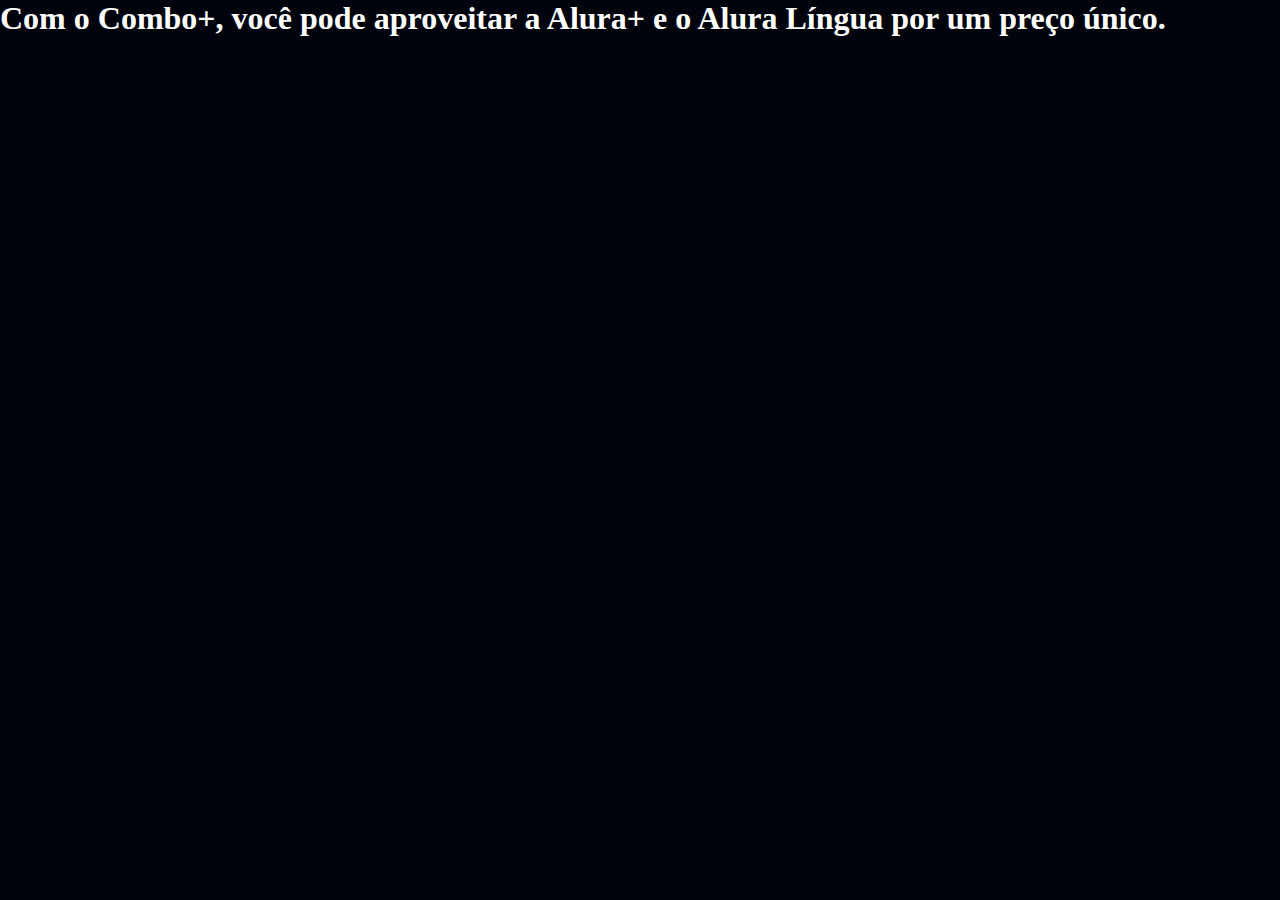
==== Alura - HTML e CSS/alura-plus/index.html @ bc2a5740 "Iniciando o projeto, criando os arquivos html e css." ====
<!DOCTYPE html>
<html lang="pt-br">
<head>
    <meta charset="UTF-8">
    <meta name="viewport" content="width=device-width, initial-scale=1.0">
    <title>Alura Plus</title>
    <link rel="stylesheet" href="style.css">
</head>
<body>
    <h1>Com o Combo+, você pode aproveitar a Alura+ e o Alura Língua por um preço único.</h1>
</body>
</html>
---- Alura - HTML e CSS/alura-plus/style.css ----
:root {
    --cor-principal: #FFFFFF;
    --cor-secundaria: #C0C0C0;
    --cor-destaque: #167FB7;
    --cor-fundo: #00030C;
}

* {
    margin: 0;
    padding: 0;
}

body {
    background-color: var(--cor-fundo);
    color: var(--cor-principal);
}
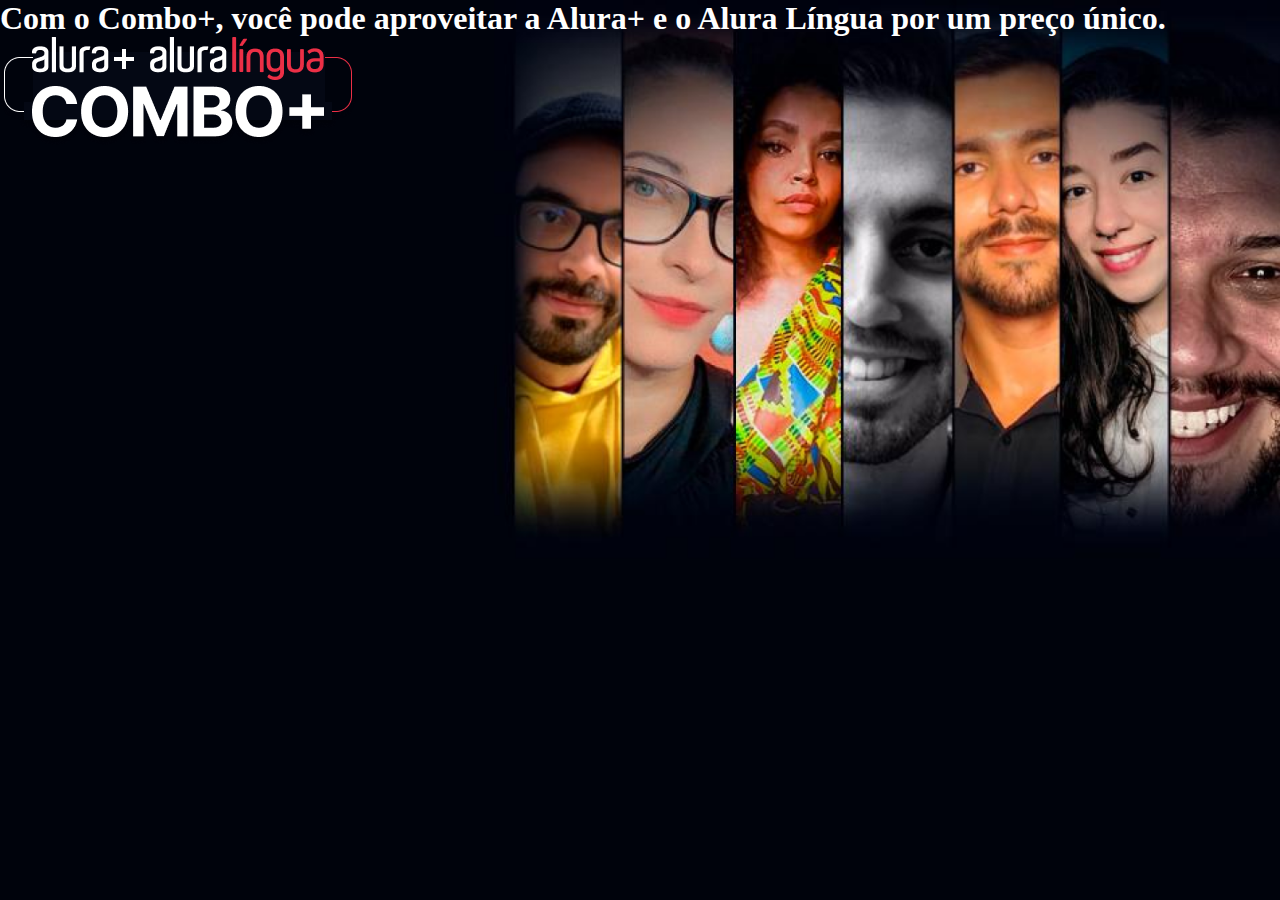
==== commit 9cce88b2: "Inserindo as imagens." ====
--- a/Alura - HTML e CSS/alura-plus/index.html
+++ b/Alura - HTML e CSS/alura-plus/index.html
@@ -7,6 +7,13 @@
     <link rel="stylesheet" href="style.css">
 </head>
 <body>
-    <h1>Com o Combo+, você pode aproveitar a Alura+ e o Alura Língua por um preço único.</h1>
+    <section class="container principal">
+        <h1>Com o Combo+, você pode aproveitar a Alura+ e o Alura Língua por um preço único.</h1>
+        <img src="/Alura - HTML e CSS/alura-plus/assets/Combo.png" alt="O Combo+ é a junção do Alura+ e o Alura Língua.">
+    </section>
+
+
+    
+
 </body>
 </html>--- a/Alura - HTML e CSS/alura-plus/style.css
+++ b/Alura - HTML e CSS/alura-plus/style.css
@@ -13,4 +13,14 @@
 body {
     background-color: var(--cor-fundo);
     color: var(--cor-principal);
-}+}
+
+.container {
+    height: 100vh;
+}
+
+.principal {
+    background-image: url(assets/Background.png);
+    background-repeat: no-repeat;
+    background-size: contain;
+} 
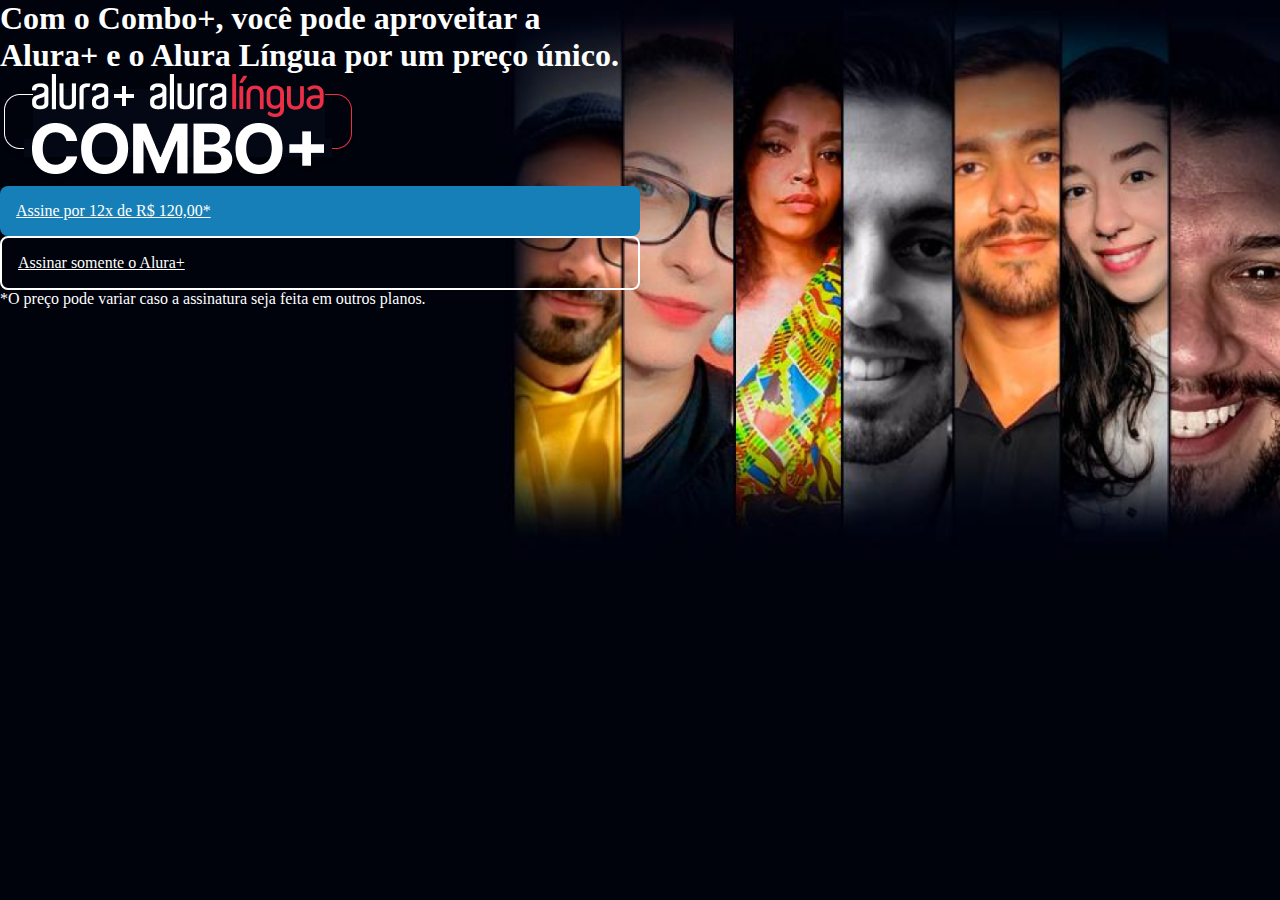
==== commit 921fc7a4: "Criando os botões." ====
--- a/Alura - HTML e CSS/alura-plus/index.html
+++ b/Alura - HTML e CSS/alura-plus/index.html
@@ -8,8 +8,14 @@
 </head>
 <body>
     <section class="container principal">
-        <h1>Com o Combo+, você pode aproveitar a Alura+ e o Alura Língua por um preço único.</h1>
-        <img src="/Alura - HTML e CSS/alura-plus/assets/Combo.png" alt="O Combo+ é a junção do Alura+ e o Alura Língua.">
+        <div class="">
+            <h1>Com o Combo+, você pode aproveitar a Alura+ e o Alura Língua por um preço único.</h1>
+            <img src="/Alura - HTML e CSS/alura-plus/assets/Combo.png" alt="O Combo+ é a junção do Alura+ e o Alura Língua.">
+            <a class="container__botao" href="www.alura.com.br">Assine por 12x de R$ 120,00*</a>
+            <a class="container__botao botao_secundario" href="www.alura.com.br">Assinar somente o Alura+</a>
+            <p class="container__aviso">*O preço pode variar caso a assinatura seja feita em outros planos.</p>
+        </div>
+        
     </section>
 
 
--- a/Alura - HTML e CSS/alura-plus/style.css
+++ b/Alura - HTML e CSS/alura-plus/style.css
@@ -17,6 +17,22 @@
 
 .container {
     height: 100vh;
+    display: grid;
+    grid-template-columns: 50% 50%;
+}
+
+.container__botao {
+    background-color: var(--cor-destaque);
+    border-radius: 8px;
+    padding: 1rem;
+    color: var(--cor-principal);
+    display: block;
+}
+
+.botao_secundario {
+    background-color: transparent;
+    border: 2px solid var(--cor-principal);
+
 }
 
 .principal {
@@ -24,3 +40,4 @@
     background-repeat: no-repeat;
     background-size: contain;
 } 
+
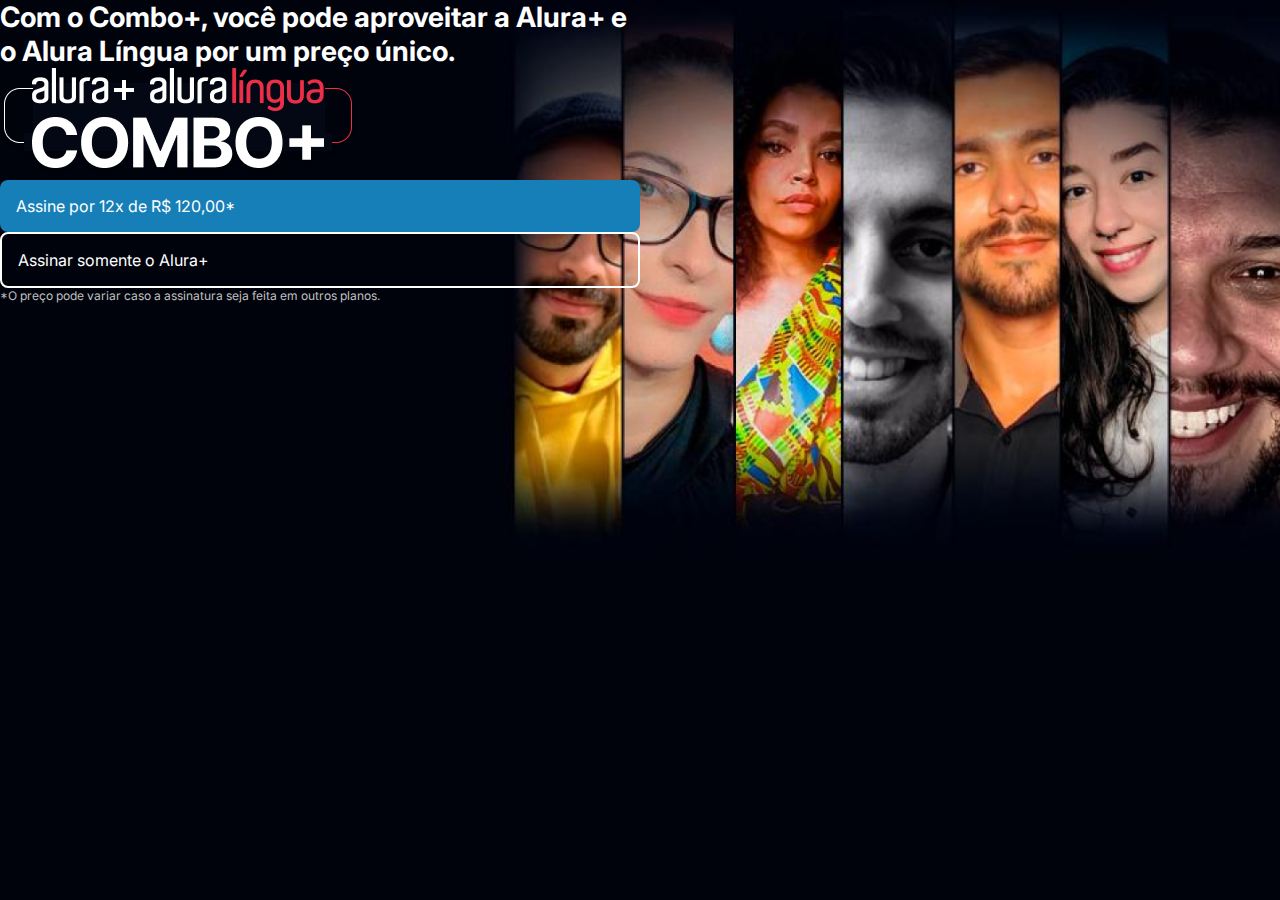
==== commit 1e2debb3: "Estilizando as fontes." ====
--- a/Alura - HTML e CSS/alura-plus/index.html
+++ b/Alura - HTML e CSS/alura-plus/index.html
@@ -9,7 +9,7 @@
 <body>
     <section class="container principal">
         <div class="">
-            <h1>Com o Combo+, você pode aproveitar a Alura+ e o Alura Língua por um preço único.</h1>
+            <h1 class="container__titulo">Com o Combo+, você pode aproveitar a Alura+ e o Alura Língua por um preço único.</h1>
             <img src="/Alura - HTML e CSS/alura-plus/assets/Combo.png" alt="O Combo+ é a junção do Alura+ e o Alura Língua.">
             <a class="container__botao" href="www.alura.com.br">Assine por 12x de R$ 120,00*</a>
             <a class="container__botao botao_secundario" href="www.alura.com.br">Assinar somente o Alura+</a>
--- a/Alura - HTML e CSS/alura-plus/style.css
+++ b/Alura - HTML e CSS/alura-plus/style.css
@@ -1,8 +1,11 @@
+@import url('https://fonts.googleapis.com/css2?family=Inter:wght@400;700&display=swap');
+
 :root {
     --cor-principal: #FFFFFF;
     --cor-secundaria: #C0C0C0;
     --cor-destaque: #167FB7;
     --cor-fundo: #00030C;
+    --fonte-principal: 'Inter', sans-serif;
 }
 
 * {
@@ -13,6 +16,9 @@
 body {
     background-color: var(--cor-fundo);
     color: var(--cor-principal);
+    font-family: var(--fonte-principal);
+    font-size: 1rem;
+    font-weight: 400;
 }
 
 .container {
@@ -21,12 +27,18 @@
     grid-template-columns: 50% 50%;
 }
 
+.container__titulo {
+    font-size: 1.75rem;
+    font-weight: 700;
+}
+
 .container__botao {
     background-color: var(--cor-destaque);
-    border-radius: 8px;
+    border-radius: 0.5rem;
     padding: 1rem;
     color: var(--cor-principal);
     display: block;
+    text-decoration: none;
 }
 
 .botao_secundario {
@@ -35,6 +47,11 @@
 
 }
 
+.container__aviso {
+    font-size: 0.75rem;
+    color: var(--cor-secundaria);
+}
+
 .principal {
     background-image: url(assets/Background.png);
     background-repeat: no-repeat;
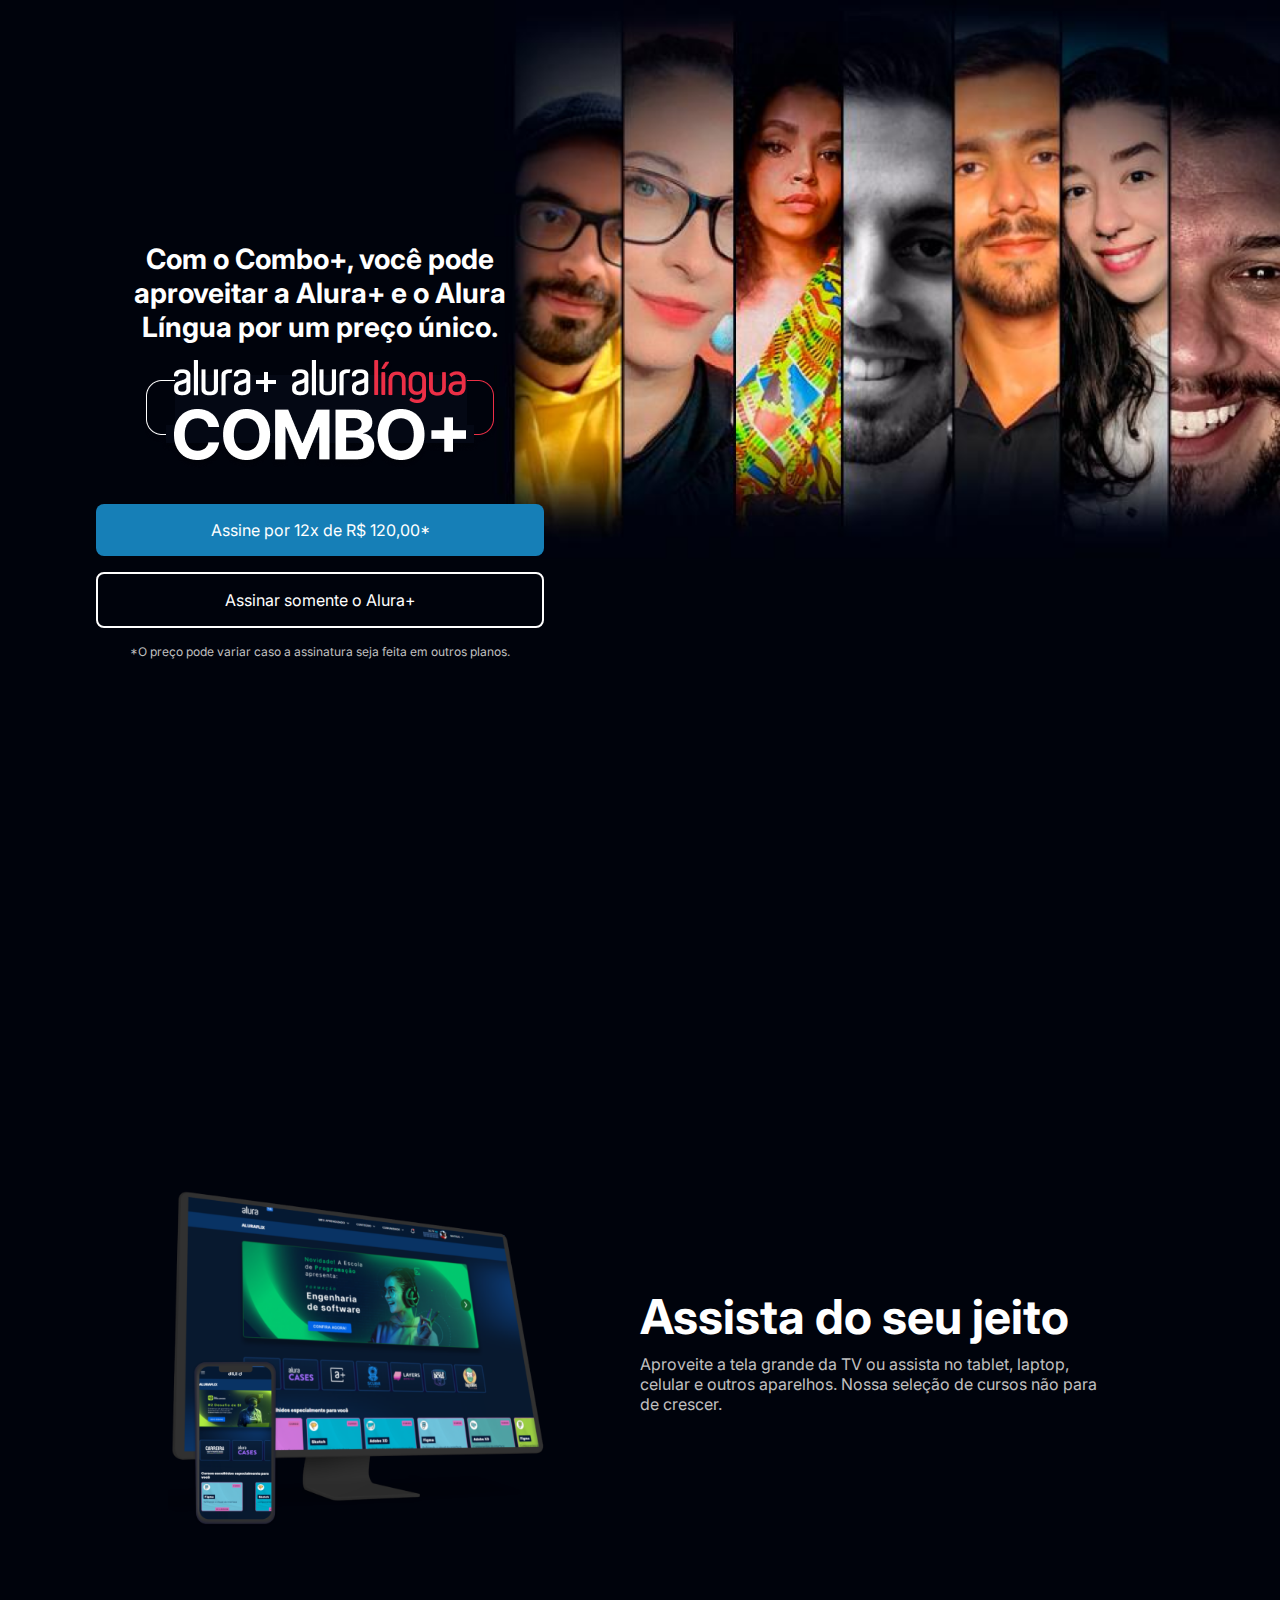
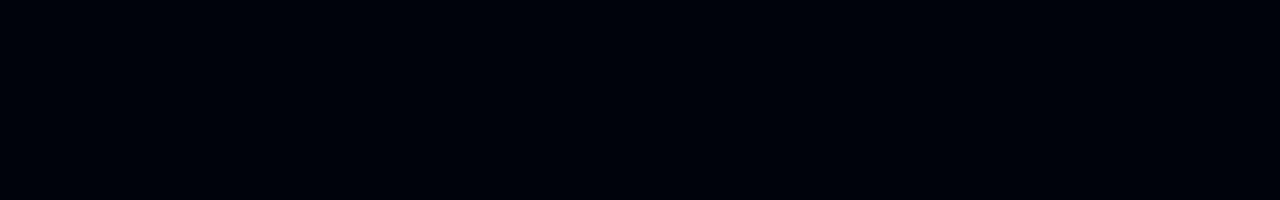
==== commit b73dd454: "Adicionando e estilizando a segunda section." ====
--- a/Alura - HTML e CSS/alura-plus/index.html
+++ b/Alura - HTML e CSS/alura-plus/index.html
@@ -8,9 +8,9 @@
 </head>
 <body>
     <section class="container principal">
-        <div class="">
+        <div class="container__caixa">
             <h1 class="container__titulo">Com o Combo+, você pode aproveitar a Alura+ e o Alura Língua por um preço único.</h1>
-            <img src="/Alura - HTML e CSS/alura-plus/assets/Combo.png" alt="O Combo+ é a junção do Alura+ e o Alura Língua.">
+            <img class="container__imagem" src="./assets/Combo.png" alt="O Combo+ é a junção do Alura+ e o Alura Língua.">
             <a class="container__botao" href="www.alura.com.br">Assine por 12x de R$ 120,00*</a>
             <a class="container__botao botao_secundario" href="www.alura.com.br">Assinar somente o Alura+</a>
             <p class="container__aviso">*O preço pode variar caso a assinatura seja feita em outros planos.</p>
@@ -18,6 +18,14 @@
         
     </section>
 
+    <section class="container secundario">
+        <img class="secundario__imagem" src="./assets/Plataformas.png" alt="Um monitor e um  celular com o site da Alura+ aberto.">
+        <div class="container__descricao">
+            <h2 class="descricao__titulo">Assista do seu jeito</h2>
+            <p class="descricao__texto">Aproveite a tela grande da TV ou assista no tablet, laptop, celular e outros aparelhos. Nossa seleção de cursos não para de crescer.</p>
+        </div>
+
+    </section>
 
     
 
--- a/Alura - HTML e CSS/alura-plus/style.css
+++ b/Alura - HTML e CSS/alura-plus/style.css
@@ -27,9 +27,17 @@
     grid-template-columns: 50% 50%;
 }
 
+.container__caixa {
+    margin: 0 6rem;
+}
+
 .container__titulo {
     font-size: 1.75rem;
     font-weight: 700;
+}
+
+.container__imagem {
+    margin: 1rem 0 2rem 0;
 }
 
 .container__botao {
@@ -39,6 +47,7 @@
     color: var(--cor-principal);
     display: block;
     text-decoration: none;
+    margin-bottom: 1rem;
 }
 
 .botao_secundario {
@@ -56,5 +65,26 @@
     background-image: url(assets/Background.png);
     background-repeat: no-repeat;
     background-size: contain;
+    align-items: center;
+    text-align: center;
 } 
 
+.secundario {
+    align-items: center; 
+    margin: 0 10.5rem;
+}
+
+.secundario__imagem {
+    width: 80%;
+}
+
+.descricao__titulo {
+    font-size: 3rem;
+    font-weight: 700;
+    color: var(--cor-principal);
+    margin-bottom: 0.5rem;
+}
+
+.descricao__texto {
+    color: var(--cor-secundaria);
+}
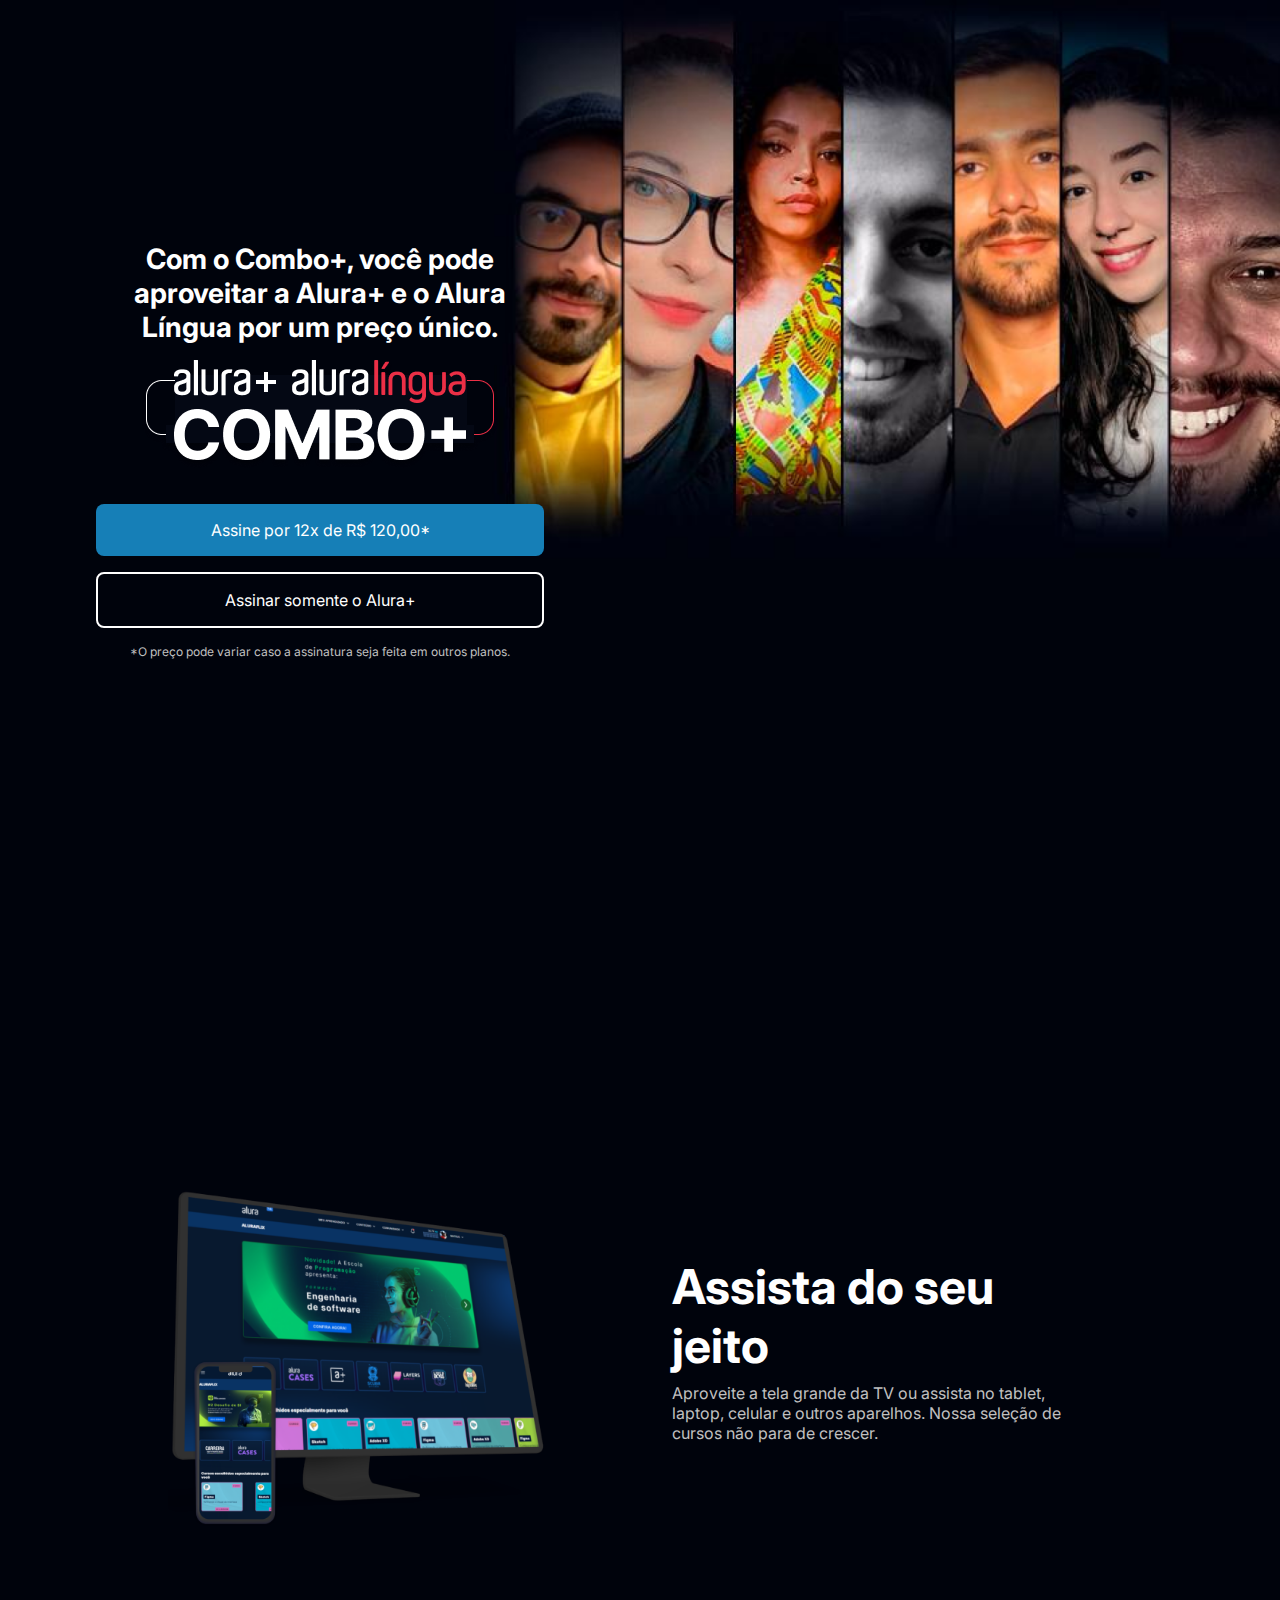
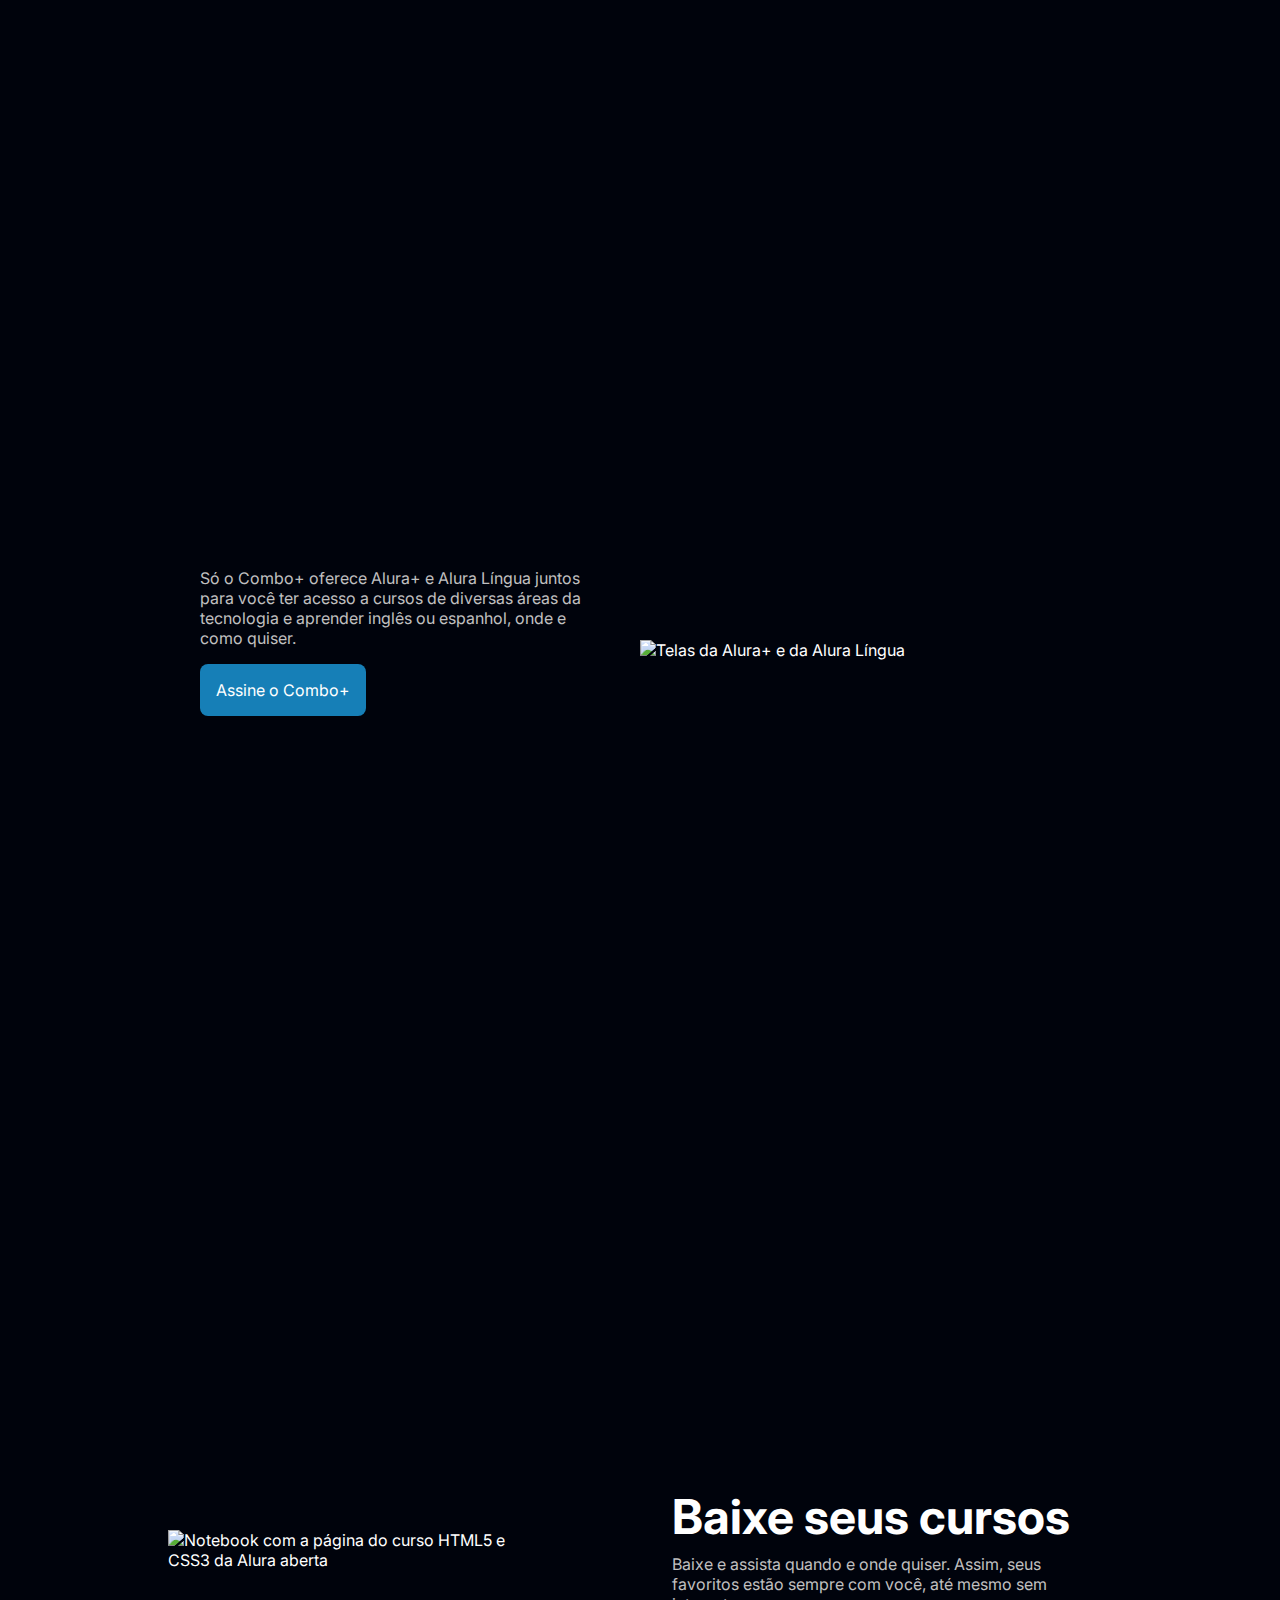
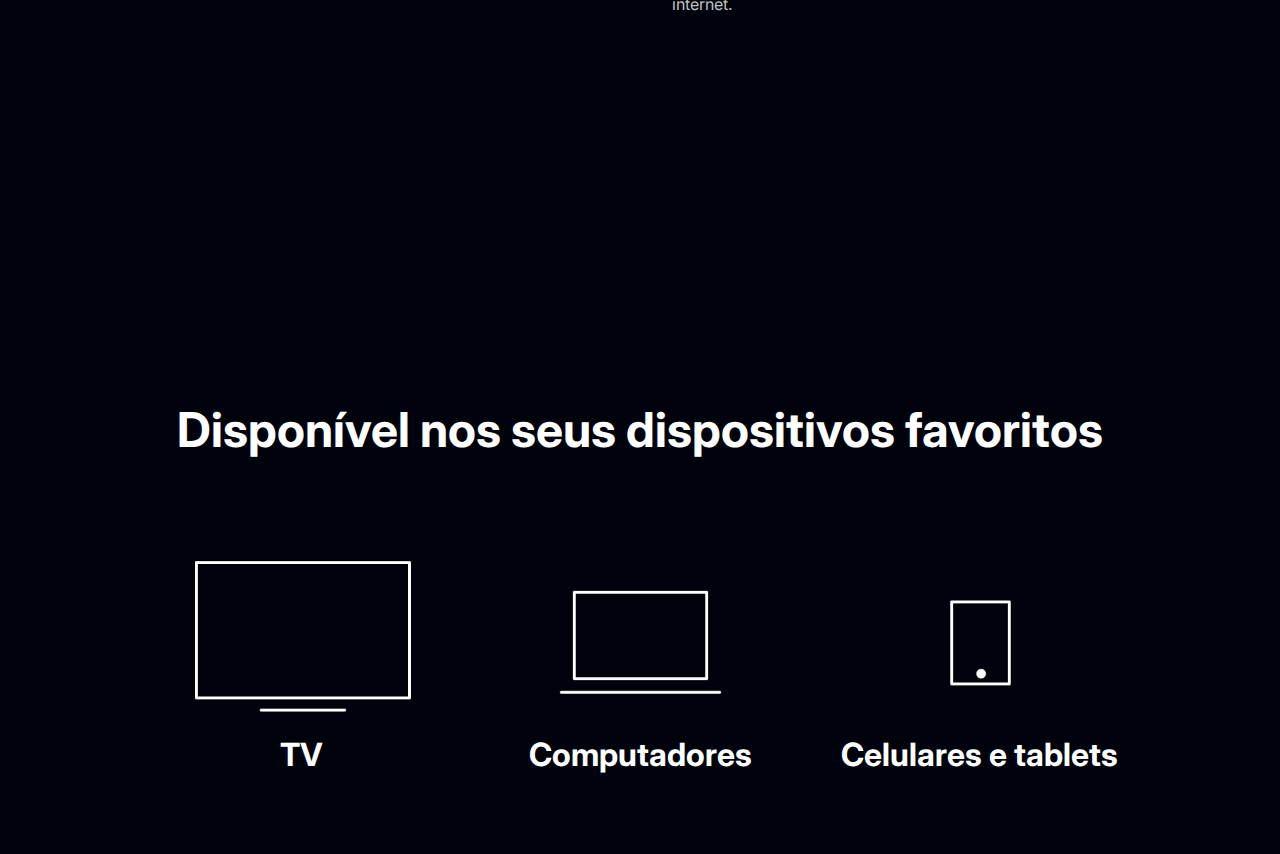
==== commit c9a98b49: "Criando e estilizando demais sections." ====
--- a/Alura - HTML e CSS/alura-plus/index.html
+++ b/Alura - HTML e CSS/alura-plus/index.html
@@ -24,7 +24,40 @@
             <h2 class="descricao__titulo">Assista do seu jeito</h2>
             <p class="descricao__texto">Aproveite a tela grande da TV ou assista no tablet, laptop, celular e outros aparelhos. Nossa seleção de cursos não para de crescer.</p>
         </div>
+    </section>
+    
+    <section class="container secundario">
+        <div class="container__descricao">
+            <p class="descricao__texto">Só o Combo+ oferece Alura+ e Alura Língua juntos para você ter acesso a cursos de diversas áreas da tecnologia e aprender inglês ou espanhol, onde e como quiser.</p>
+            <a class="container__botao secundario__botao" href="www.alura.com.br">Assine o Combo+</a>
+        </div>
+        <img class="secundario__imagem" src="./assets/Telas.png" alt="Telas da Alura+ e da Alura Língua">
+    </section>
 
+    <section class="container secundario">
+        <img class="secundario__imagem" src="./assets/Notebook.png" alt="Notebook com a página do curso HTML5 e CSS3 da Alura aberta">
+        <div class="container__descricao">
+            <h2 class="descricao__titulo">Baixe seus cursos</h2>
+            <p class="descricao__texto">Baixe e assista quando e onde quiser. Assim, seus favoritos estão sempre com você, até mesmo sem internet.</p>
+        </div>
+    </section>
+
+    <section class="dispositivos">
+        <h2 class="dispositivos__titulo">Disponível nos seus dispositivos favoritos</h2>
+        <ul class="dispositivos__lista">
+            <li>
+                <img src="./assets/tv.png" alt="Ícone de televisão">
+                <h3 class="lista__item">TV</h3>
+            </li>
+            <li>
+                <img src="./assets/computador.png" alt="Ícone de computador">
+                <h3 class="lista__item">Computadores</h3>
+            </li>
+            <li>
+                <img src="./assets/celular.png" alt="Ícone de celular ou tablet">
+                <h3 class="lista__item">Celulares e tablets</h3>
+            </li>
+        </ul>
     </section>
 
     
--- a/Alura - HTML e CSS/alura-plus/style.css
+++ b/Alura - HTML e CSS/alura-plus/style.css
@@ -88,3 +88,33 @@
 .descricao__texto {
     color: var(--cor-secundaria);
 }
+
+.secundario__botao {
+    display: inline-block;
+    margin-top: 1rem;
+}
+
+.container__descricao {
+    padding: 2rem;
+}
+
+.dispositivos {
+    text-align: center;
+}
+
+.dispositivos__titulo {
+    font-size: 3rem;
+    color: var(--cor-principal);
+}
+
+.lista__item {
+    font-size: 2rem;
+    color: var(--cor-principal);
+}
+
+.dispositivos__lista {
+    display: flex;
+    justify-content: center;
+    list-style-type: none;
+    margin: 5rem 0;
+}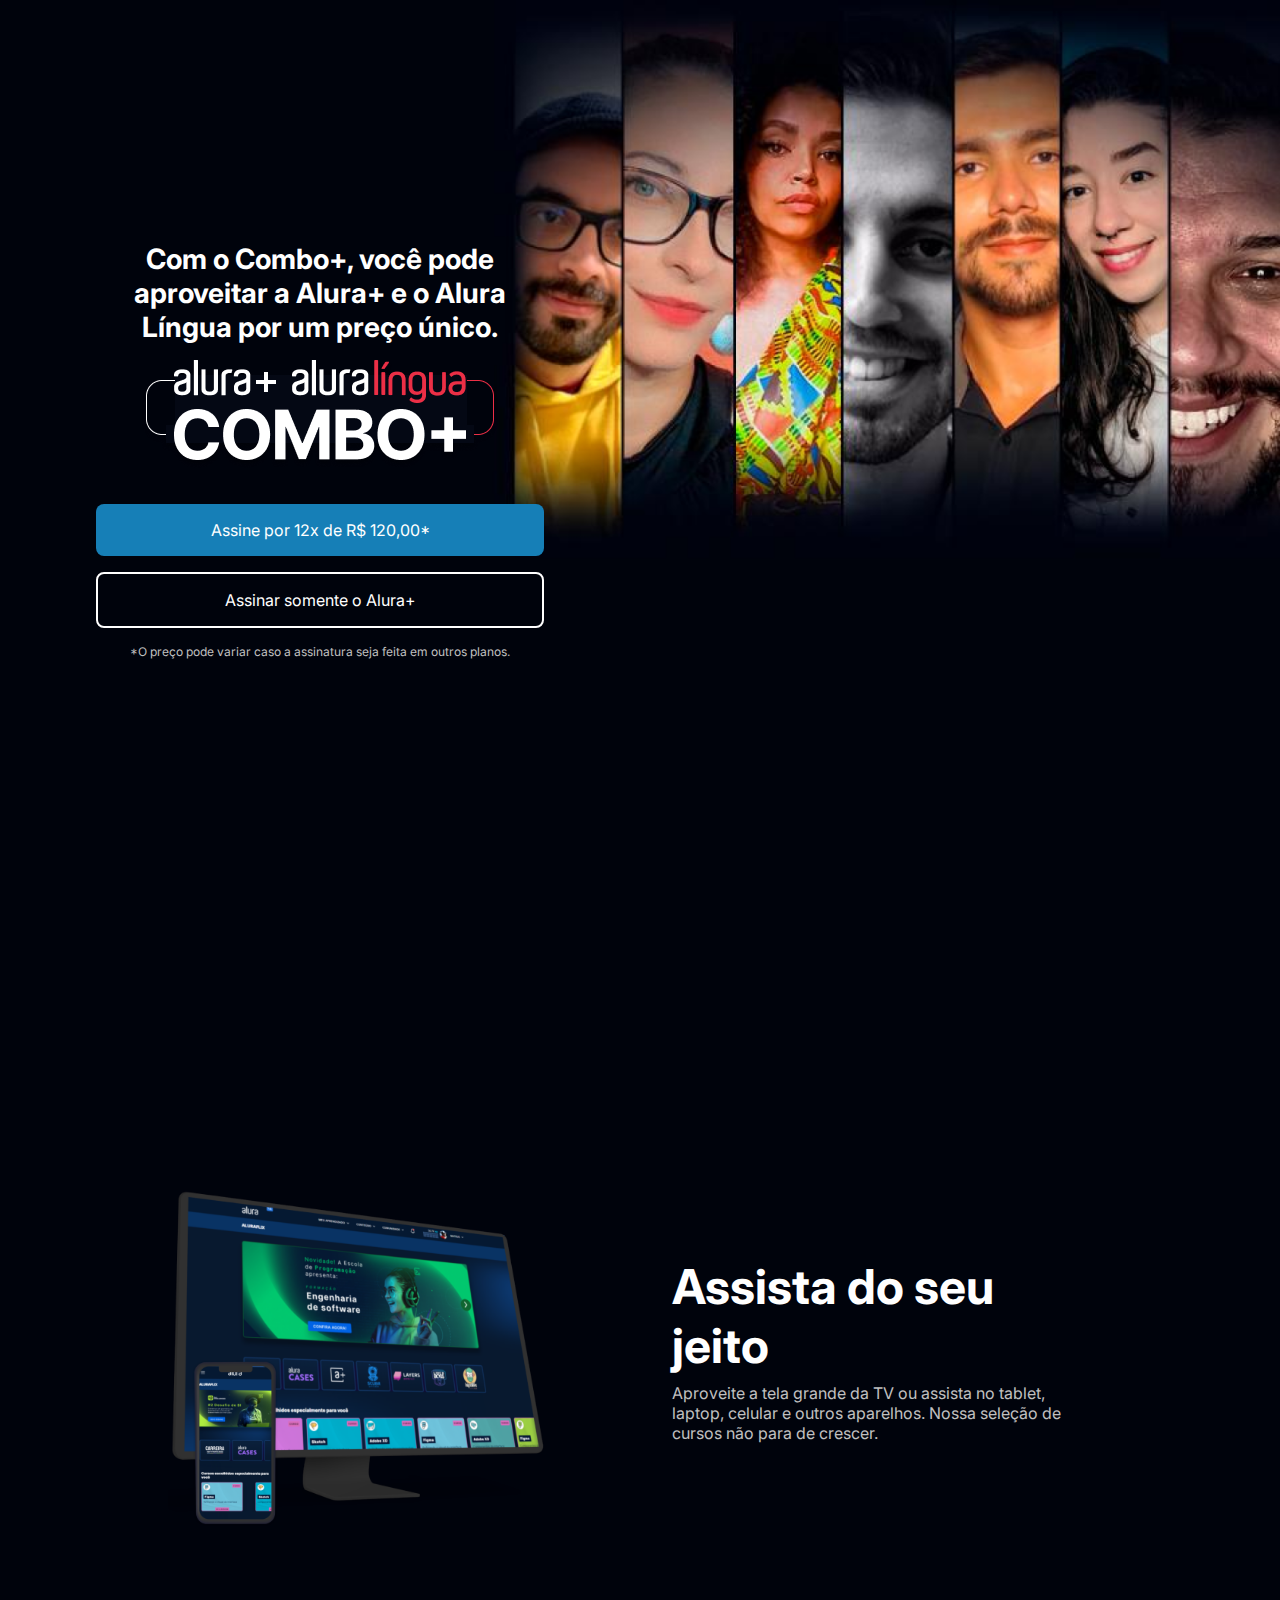
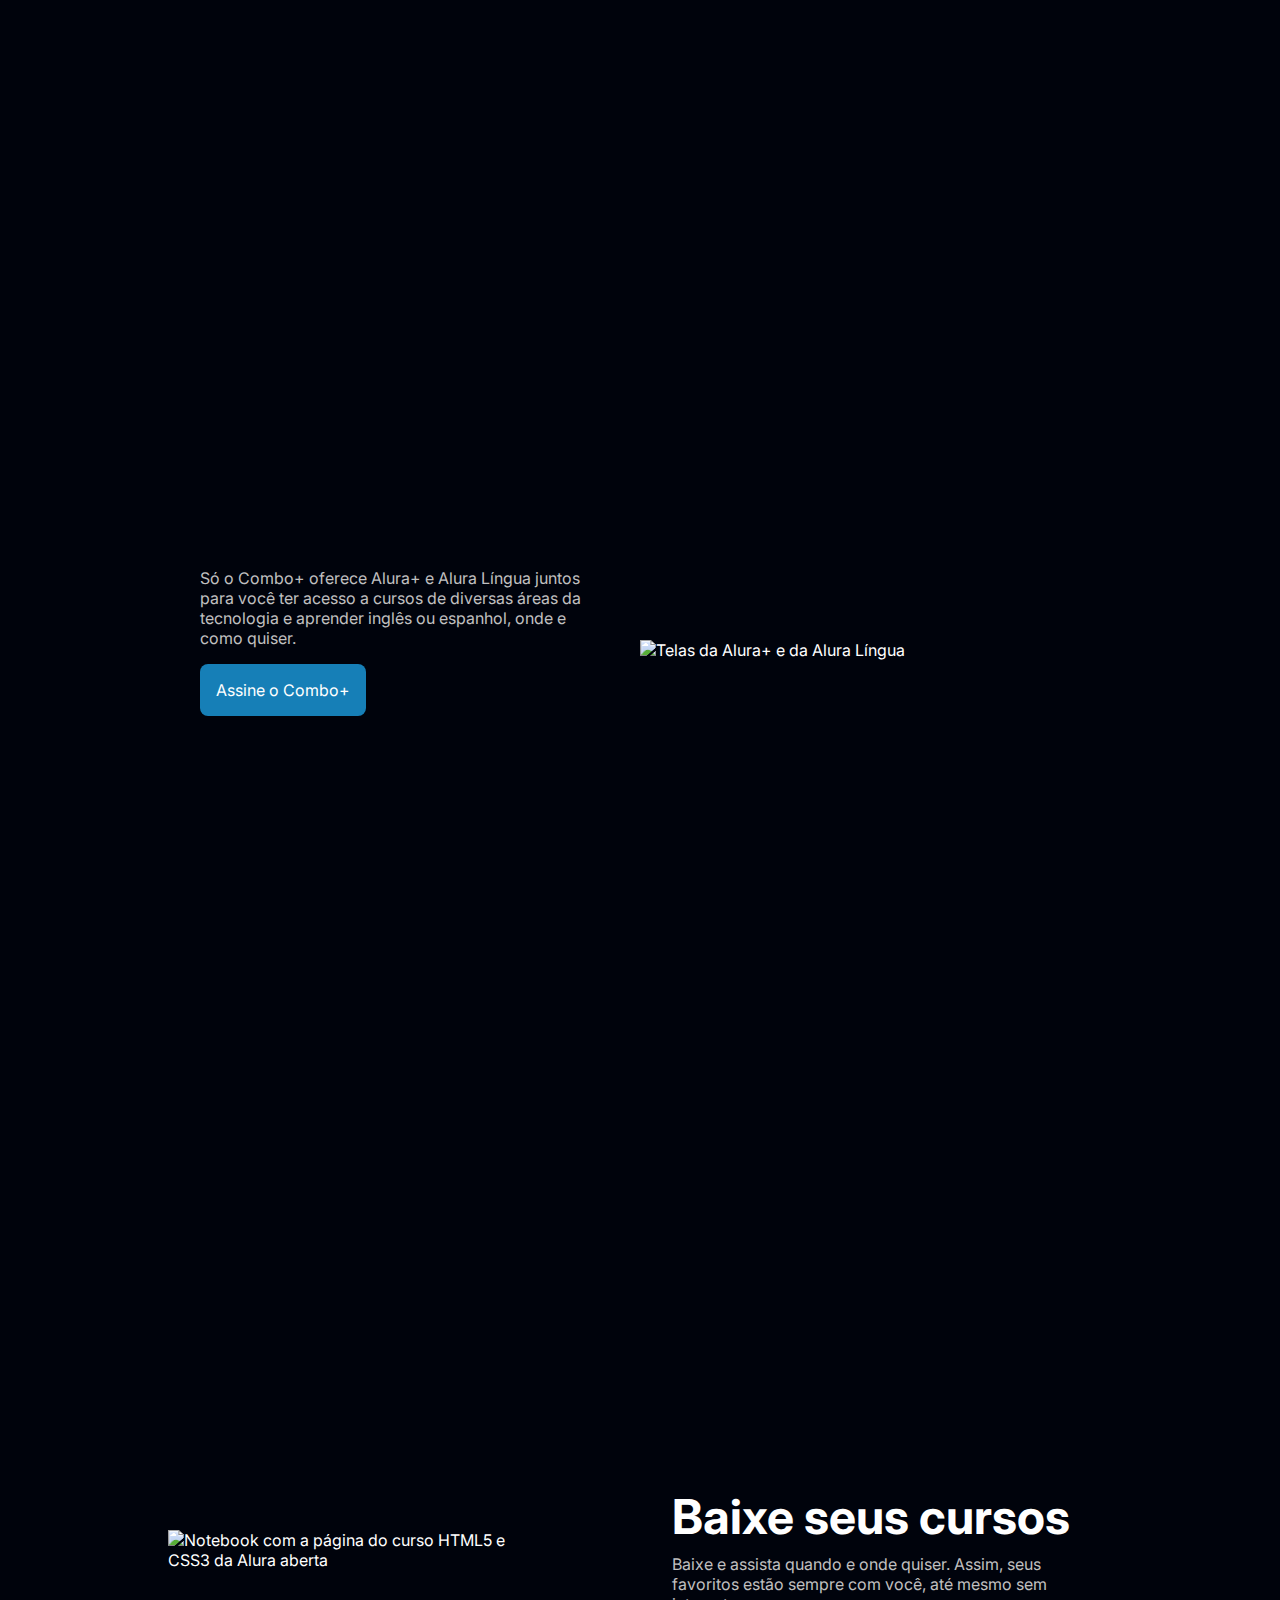
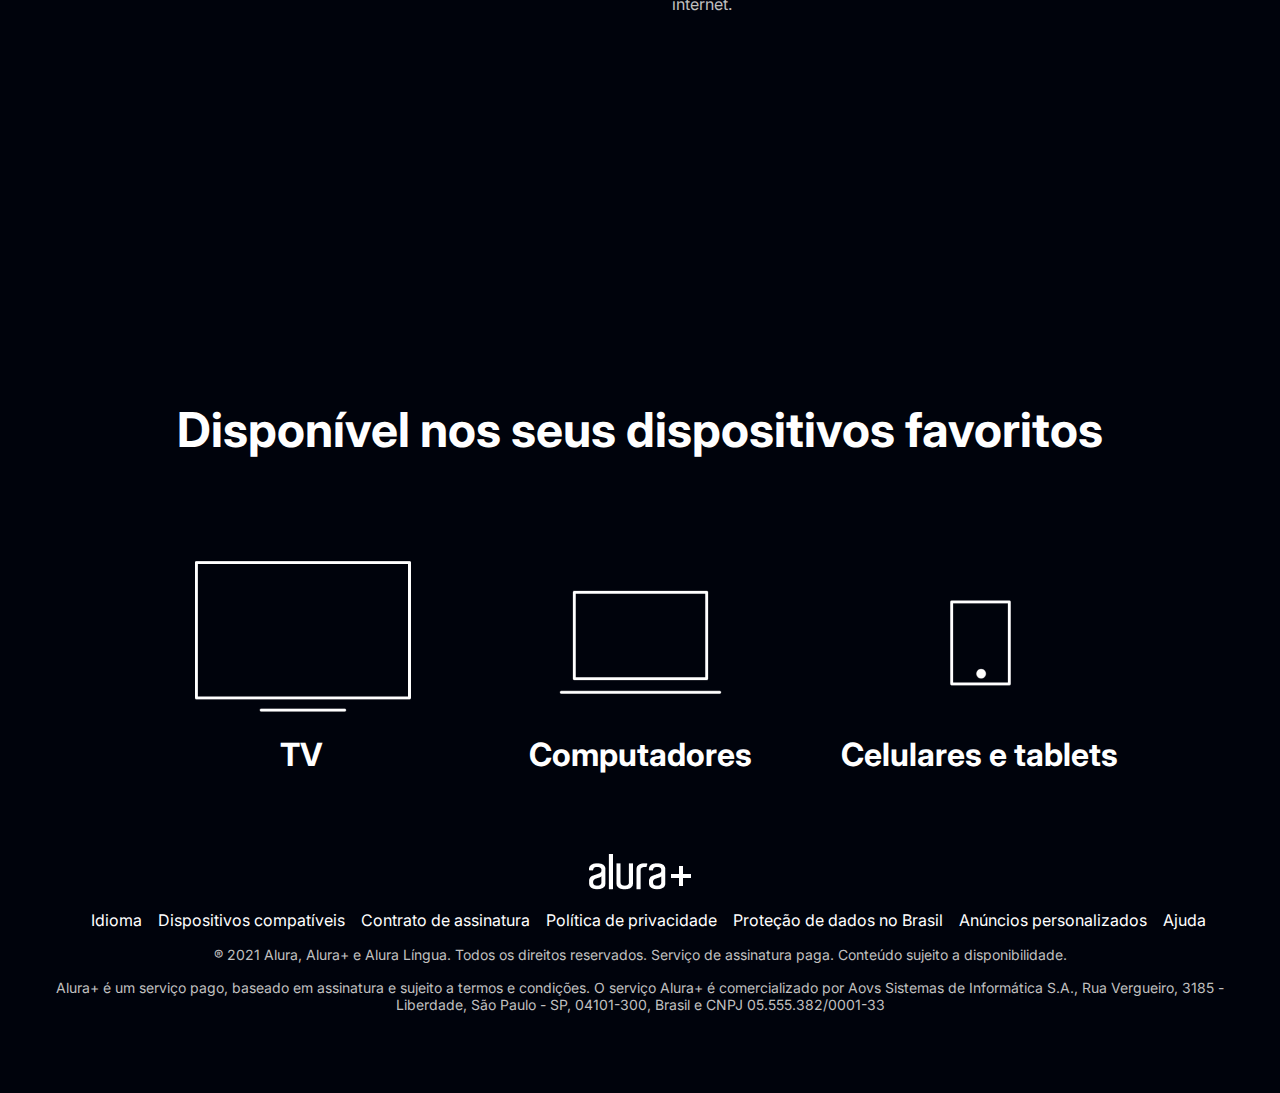
==== commit 6556b404: "Criando e estilzando o footer." ====
--- a/Alura - HTML e CSS/alura-plus/index.html
+++ b/Alura - HTML e CSS/alura-plus/index.html
@@ -60,7 +60,33 @@
         </ul>
     </section>
 
-    
-
-</body>
+    <footer class="rodape">
+        <img class="rodape__logo" src="./assets/logo.png" alt="Alura+">
+        <ul class="rodape__lista">
+            <li class="lista__links">
+                <a href="#">Idioma</a>
+            </li>
+            <li class="lista__links">
+                <a href="#">Dispositivos compatíveis</a>
+            </li>
+            <li class="lista__links">
+                <a href="#">Contrato de assinatura</a>
+            </li>
+            <li class="lista__links">
+                <a href="#">Política de privacidade</a>
+            </li>
+            <li class="lista__links">
+                <a href="#">Proteção de dados no Brasil</a>
+            </li>
+            <li class="lista__links">
+                <a href="#">Anúncios personalizados</a>
+            </li>
+            <li class="lista__links">
+                <a href="#">Ajuda</a>
+            </li>
+        </ul>
+        <p class="rodape__texto">® 2021 Alura, Alura+ e Alura Língua. Todos os direitos reservados. Serviço de assinatura paga. Conteúdo sujeito a disponibilidade.</p>
+        <p class="rodape__texto">Alura+ é um serviço pago, baseado em assinatura e sujeito a termos e condições. O serviço Alura+ é comercializado por Aovs Sistemas de Informática S.A., Rua Vergueiro, 3185 - Liberdade, São Paulo - SP, 04101-300, Brasil e CNPJ 05.555.382/0001-33</p>
+    </footer>
+    </body>
 </html>--- a/Alura - HTML e CSS/alura-plus/style.css
+++ b/Alura - HTML e CSS/alura-plus/style.css
@@ -4,6 +4,7 @@
     --cor-principal: #FFFFFF;
     --cor-secundaria: #C0C0C0;
     --cor-destaque: #167FB7;
+    --cor-efeito: #539ffc;
     --cor-fundo: #00030C;
     --fonte-principal: 'Inter', sans-serif;
 }
@@ -50,10 +51,21 @@
     margin-bottom: 1rem;
 }
 
+.container__botao:hover {
+    background-color: var(--cor-efeito);
+    color: var(--cor-fundo);
+}
+
 .botao_secundario {
     background-color: transparent;
     border: 2px solid var(--cor-principal);
 
+}
+
+.botao_secundario:hover {
+    background-color: var(--cor-secundaria);
+    color: var(--cor-fundo);
+    border: 2px solid var(--cor-secundaria);
 }
 
 .container__aviso {
@@ -117,4 +129,32 @@
     justify-content: center;
     list-style-type: none;
     margin: 5rem 0;
+}
+
+.rodape__lista {
+    display: flex;
+    justify-content: center;
+    list-style-type: none;
+    margin-top: 1rem;
+}
+
+.lista__links a{
+    text-decoration: none;
+    color: var(--fonte-principal);
+    margin-left: 1rem;
+}
+
+.lista__links a:hover{
+    color: var(--cor-destaque);
+}
+
+.rodape__texto {
+    margin: 1rem 0;
+    color: var(--cor-secundaria);
+    font-size: 14px;
+}
+
+.rodape {
+    text-align: center;
+    margin: 5em 3em;
 }